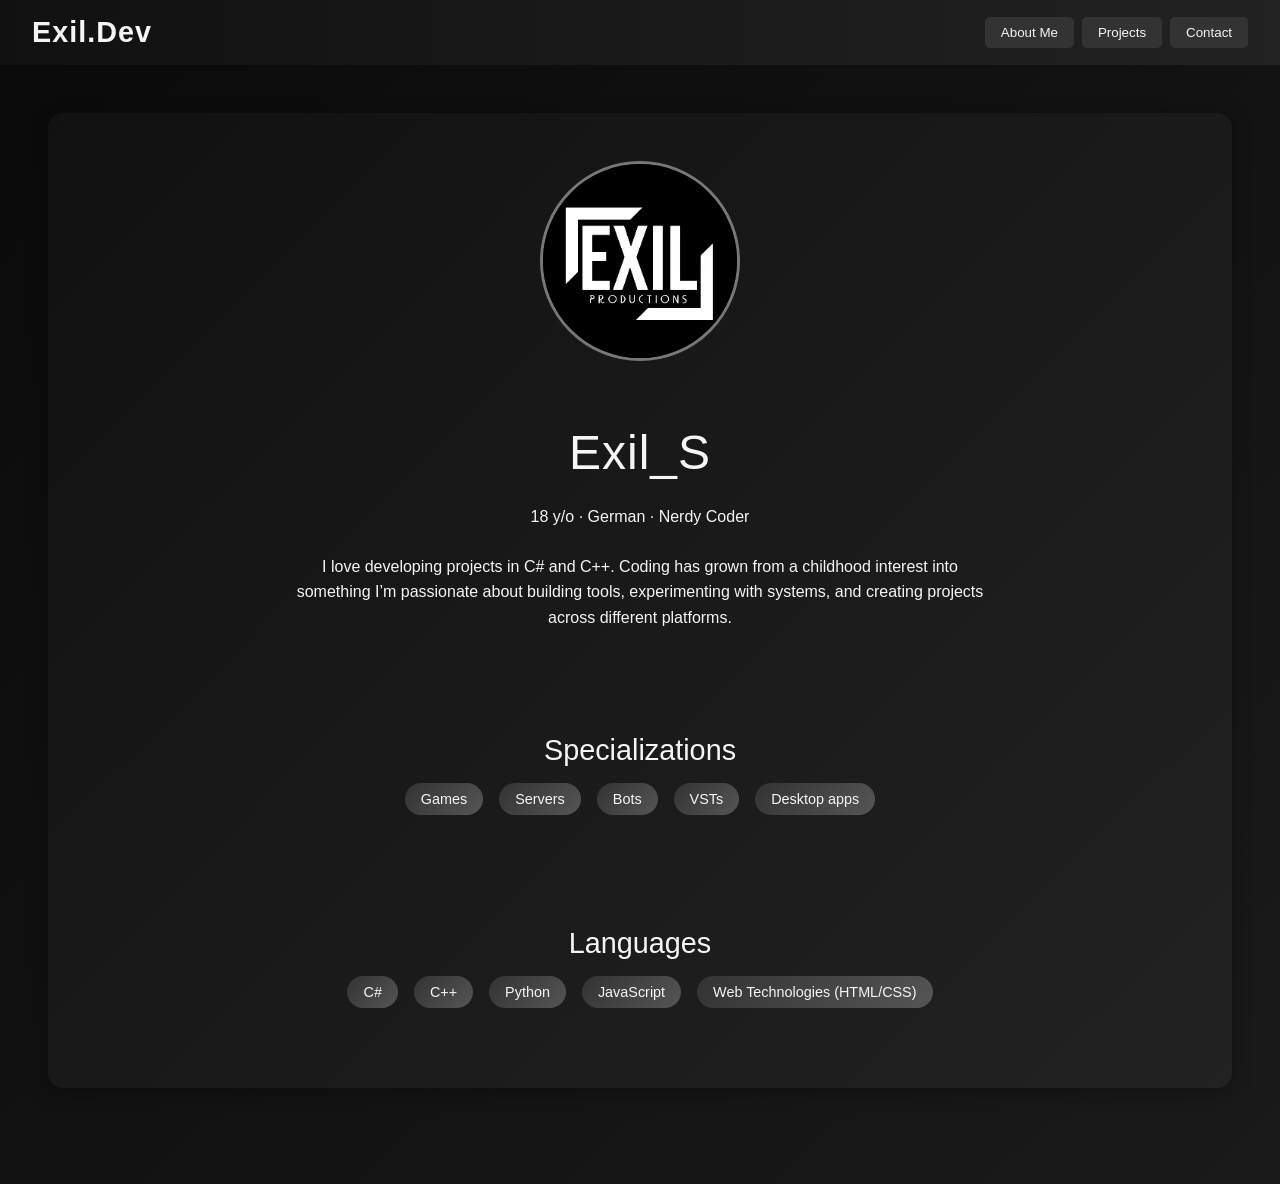
==== index.html @ ac9f56f1 "Add files via upload" ====
<!DOCTYPE html>
<html lang="en">
<head>
<meta charset="UTF-8">
<meta name="viewport" content="width=device-width, initial-scale=1.0">
<title>Exil.Dev</title>
<link rel="stylesheet" href="https://cdnjs.cloudflare.com/ajax/libs/font-awesome/6.0.0/css/all.min.css">
<style>
    * { margin: 0; padding: 0; box-sizing: border-box; font-family: 'Segoe UI', sans-serif; }

    body {
        background: linear-gradient(135deg, #0a0a0a, #1a1a1a);
        color: #f5f5f5;
        min-height: 100vh;
    }

    header {
        background: linear-gradient(90deg, #111, #222);
        padding: 1rem 2rem;
        display: flex;
        align-items: center;
        justify-content: space-between;
        position: sticky;
        top: 0;
        z-index: 100;
    }

    header h1 { font-size: 1.8rem; letter-spacing: 1px; }

    nav {
        display: flex;
        gap: 0.5rem;
    }

    nav button {
        background: #333;
        border: none;
        color: #f5f5f5;
        padding: 0.5rem 1rem;
        cursor: pointer;
        border-radius: 5px;
        transition: 0.2s all;
    }

    nav button:hover { background: #555; }

    .menu-toggle {
        display: none;
        flex-direction: column;
        gap: 4px;
        cursor: pointer;
    }

    .menu-toggle span {
        width: 25px;
        height: 3px;
        background: #f5f5f5;
        border-radius: 2px;
    }

    @media(max-width: 768px) {
        nav { display: none; flex-direction: column; width: 100%; }
        nav.active { display: flex; }
        .menu-toggle { display: flex; }
    }

    main { padding: 3rem; max-width: 1400px; margin: auto; }

    section { display: none; animation: fadeIn 0.3s ease-in-out; }
    section.active { display: block; }

    @keyframes fadeIn { from { opacity: 0; transform: translateY(10px); } to { opacity: 1; transform: translateY(0); } }

    .profile {
        display: flex;
        flex-direction: column;
        align-items: center;
        text-align: center;
        gap: 3rem;
        background: linear-gradient(135deg, #111, #222);
        padding: 3rem 2rem;
        border-radius: 15px;
        margin-bottom: 3rem;
        box-shadow: 0 4px 20px rgba(0,0,0,0.3);
    }

    .profile img { width: 200px; height: 200px; border-radius: 50%; object-fit: cover; border: 3px solid #777; margin-bottom: 1rem; }

    .profile-info h2 { font-size: 3rem; margin-bottom: 1.5rem; font-weight: 300; letter-spacing: 1px; }
    .profile-info h4 { font-size: 1.5rem; margin-bottom: 0.5rem; font-weight: 300; }
    .profile-info p { margin-bottom: 1.5rem; line-height: 1.6; max-width: 700px; }
    .profile-info ul { list-style: none; display: flex; flex-wrap: wrap; justify-content: center; gap: 1rem; }
    .profile-info ul li { background: linear-gradient(135deg, #333, #555); padding: 0.5rem 1rem; border-radius: 20px; font-size: 0.9rem;     }

    .project-category { margin-bottom: 2rem; }
    .project-category h3 {
        font-size: 1.5rem;
        margin-bottom: 1rem;
        border-bottom: 1px solid #555;
        padding-bottom: 0.3rem;
    }

    .project-container { display: grid; grid-template-columns: repeat(auto-fit,minmax(280px,1fr)); gap: 1rem; }

    .project {
        background: linear-gradient(135deg, #1a1a1a, #111);
        padding: 1rem;
        border-radius: 8px;
        transition: transform 0.2s, box-shadow 0.2s;
    }

    .project:hover { transform: translateY(-5px); box-shadow: 0 0 15px #222; }

    .project h4 { font-size: 1.2rem; margin-bottom: 0.3rem; }
    .project p { margin-bottom: 0.5rem; }

    .project button {
        background: linear-gradient(135deg, #333, #111);
        border: none;
        color: #f5f5f5;
        padding: 0.3rem 0.7rem;
        border-radius: 4px;
        cursor: pointer;
        transition: 0.2s all;
        margin-right: 0.3rem;
        margin-top: 0.5rem;
    }

    .project button:hover { background: linear-gradient(135deg, #555, #222); }

    .specializations, .languages {
        text-align: center;
        padding: 2rem 0;
    }

    .specializations h3, .languages h3 { font-size: 1.8rem; margin-bottom: 1rem; font-weight: 300; }
    .specializations ul, .languages ul { list-style: none; display: flex; flex-wrap: wrap; justify-content: center; gap: 1rem; }
    .specializations ul li, .languages ul li { background: linear-gradient(135deg, #333, #555); padding: 0.5rem 1rem; border-radius: 20px; font-size: 0.9rem; }
    .contact-container {
        text-align: center;
        background: linear-gradient(135deg, #111, #222);
        padding: 3rem;
        border-radius: 15px;
        box-shadow: 0 4px 20px rgba(0,0,0,0.3);
    }

    .contact-container h3 { font-size: 2rem; margin-bottom: 1.5rem; font-weight: 300; }

    .contact {
        display: flex;
        justify-content: center;
        gap: 1rem;
    }

    .contact a {
        display: inline-block;
        background: linear-gradient(135deg, #333, #111);
        padding: 1rem 2rem;
        color: #f5f5f5;
        border-radius: 8px;
        text-decoration: none;
        transition: 0.2s all;
        font-size: 1.1rem;
    }

    .contact a:hover { background: linear-gradient(135deg, #555, #222); transform: translateY(-2px); }
</style>
</head>
<body>

<header>
    <h1>Exil.Dev</h1>
    <div class="menu-toggle" onclick="toggleMenu()">
        <span></span>
        <span></span>
        <span></span>
    </div>
    <nav id="nav">
        <button onclick="showSection('about')">About Me</button>
        <button onclick="showSection('projects')">Projects</button>
        <button onclick="showSection('contact')">Contact</button>
    </nav>
</header>

 <main>
     <section id="about" class="active">
        <div class="profile">
            <img src="Content/ProfilePicture.webp" alt="Profile Picture">
            <div class="profile-info">
                <h2>Exil_S</h2>
                <p>18 y/o · German · Nerdy Coder</p>
                <p>I love developing projects in C# and C++. Coding has grown from a childhood interest into something I’m passionate about building tools, experimenting with systems, and creating projects across different platforms.</p>
            </div>
            <div class="specializations">
                <h3>Specializations</h3>
                <ul>
                    <li>Games</li>
                    <li>Servers</li>
                    <li>Bots</li>
                    <li>VSTs</li>
                    <li>Desktop apps</li>
                </ul>
            </div>
            <div class="languages">
                <h3>Languages</h3>
                <ul>
                    <li>C#</li>
                    <li>C++</li>
                    <li>Python</li>
                    <li>JavaScript</li>
                    <li>Web Technologies (HTML/CSS)</li>
                </ul>
            </div>
        </div>
     </section>

     <section id="projects">
        <div id="project-content"></div>
     </section>

     <section id="contact">
        <div class="contact-container">
            <h3>Contact</h3>
            <div class="contact">
                <a id="email-link"><i class="fas fa-envelope"></i> Email</a>
                <a href="https://discord.gg/yjyvpDHPck" target="_blank"><i class="fab fa-discord"></i> Discord</a>
            </div>
        </div>
    </section>
</main>

 <script>
     function showSection(id) {
        document.querySelectorAll('main section').forEach(sec => sec.classList.remove('active'));
        document.getElementById(id).classList.add('active');
        if(window.innerWidth < 768) toggleMenu(false);
     }

     function toggleMenu(forceClose=false) {
        const nav = document.getElementById('nav');
        if(forceClose) { nav.classList.remove('active'); return; }
        nav.classList.toggle('active');
     }

     const projects = [
        {
            category: "Games & Mods",
            items: [
                { name: "VigilModManager", desc: "A mod manager created for Vigil to support early modding efforts.", github:"https://github.com/ExilProductions/VigilModManager", game:"https://store.steampowered.com/app/3817090/Vigil/"},
                { name: "SprintMod", desc: "Adds a sprinting mechanic to An Unfinished Game.", github:"https://github.com/ExilProductions/SprintMod", game:"https://store.steampowered.com/app/2919990/An_Unfinished_Game/"},
            ]
        },
        {
            category: "C# Packages",
            items: [
                { name: "AddonLib", desc: "A library for adding user-generated addons to native C# applications.", github:"https://github.com/ExilProductions/AddonLib" },
                { name: "PhysNet", desc: "A physics library written entirely in native C#.", github:"https://github.com/ExilProductions/PhysNet" },
            ]
        },
        {
            category: "Services",
            items: [
                { name: "PurrLobby", desc: "A free alternative lobby service for PurrNet.", github:"https://github.com/ExilProductions/PurrLobby" },
            ]
        },
        {
            category: "Tools",
            items: [
                { name: "AssemblyInspector", desc: "A tool for exporting the API of managed assemblies to XML.", github:"https://github.com/ExilProductions/AssemblyInspector" },
                { name: "OpenVR-SpaceCalibrator", desc: "Enables use of OpenVR-SpaceCalibrator on Linux.", github:"https://github.com/ExilProductions/OpenVR-SpaceCalibrator" },
            ]
        },
        {
            category: "Misc",
            items: [
                { name: "WindowEvader", desc: "A Windows-only program that makes windows run away from your cursor.", github:"https://github.com/ExilProductions/WindowEvader" },
            ]
        }
     ];

     const container = document.getElementById('project-content');
    projects.forEach(cat => {
        const catDiv = document.createElement('div');
        catDiv.className = 'project-category';
        catDiv.innerHTML = `<h3>${cat.category}</h3><div class="project-container"></div>`;
        const inner = catDiv.querySelector('.project-container');
        cat.items.forEach(proj => {
            const projDiv = document.createElement('div');
            projDiv.className = 'project';
            projDiv.innerHTML = `<h4>${proj.name}</h4><p>${proj.desc}</p>`;
            if(proj.github) projDiv.innerHTML += `<button onclick="window.open('${proj.github}','_blank')">GitHub</button>`;
            if(proj.game) projDiv.innerHTML += `<button onclick="window.open('${proj.game}','_blank')">Game</button>`;
            inner.appendChild(projDiv);
        });
        container.appendChild(catDiv);
     });

     var mailto = String.fromCharCode(109, 97, 105, 108, 116, 111, 58);
     document.getElementById('email-link').href = mailto + 'exil.productions.business' + String.fromCharCode(64) + 'gmail.com';
</script>

</body>
</html>
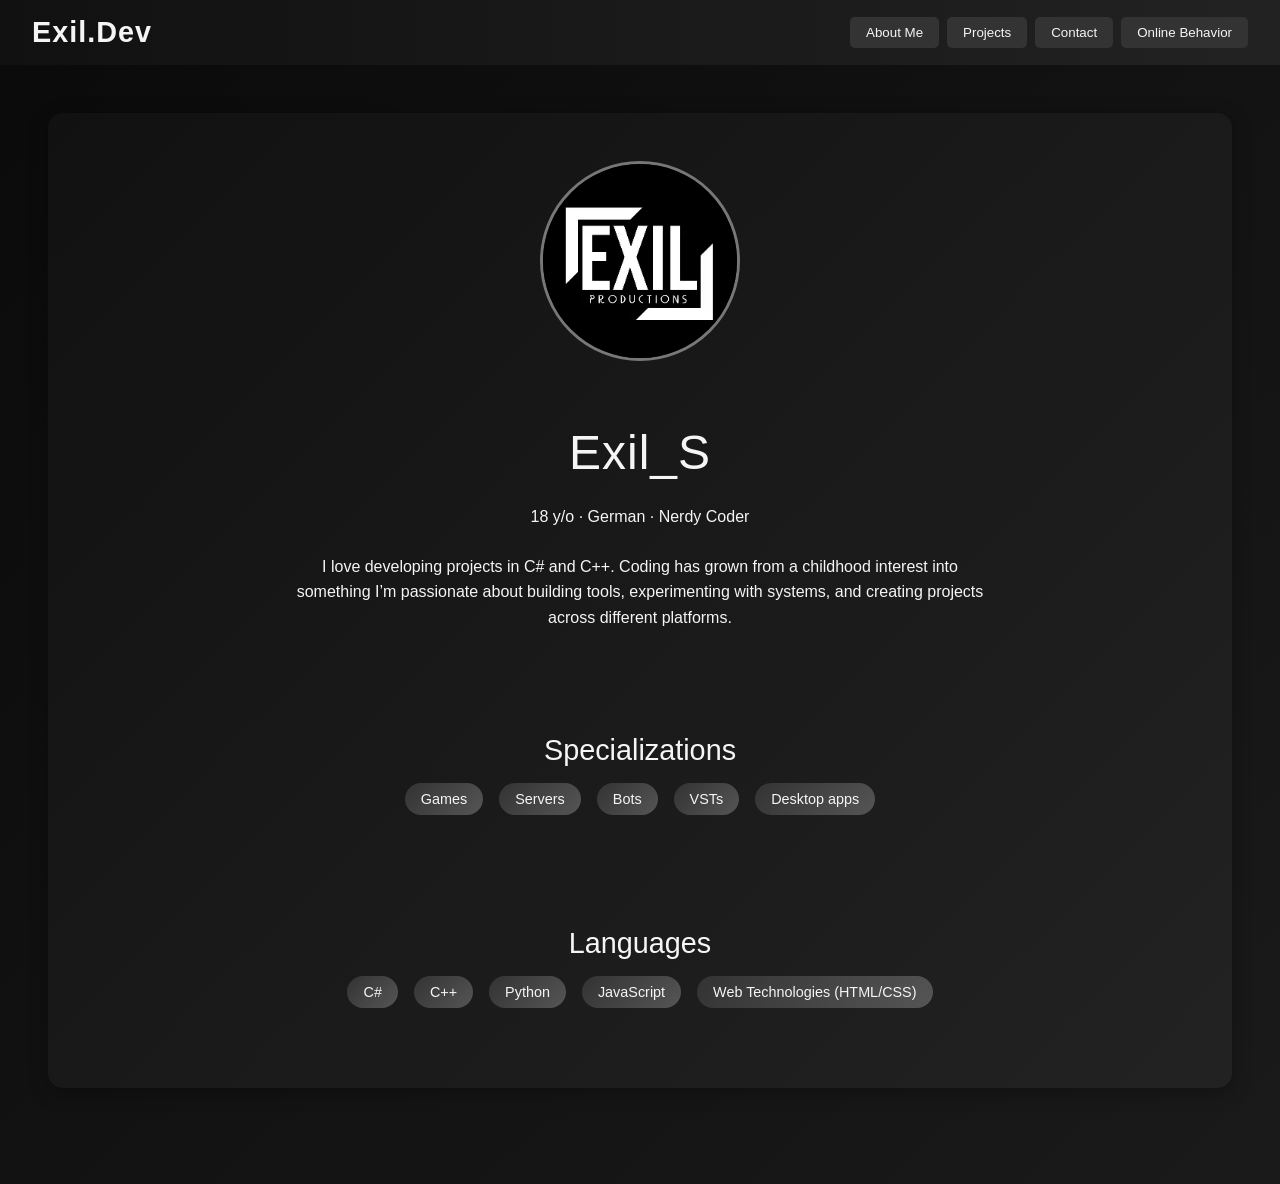
==== commit ac73f219: "Add Online Behaviour Guide" ====
--- a/index.html
+++ b/index.html
@@ -5,166 +5,7 @@
 <meta name="viewport" content="width=device-width, initial-scale=1.0">
 <title>Exil.Dev</title>
 <link rel="stylesheet" href="https://cdnjs.cloudflare.com/ajax/libs/font-awesome/6.0.0/css/all.min.css">
-<style>
-    * { margin: 0; padding: 0; box-sizing: border-box; font-family: 'Segoe UI', sans-serif; }
-
-    body {
-        background: linear-gradient(135deg, #0a0a0a, #1a1a1a);
-        color: #f5f5f5;
-        min-height: 100vh;
-    }
-
-    header {
-        background: linear-gradient(90deg, #111, #222);
-        padding: 1rem 2rem;
-        display: flex;
-        align-items: center;
-        justify-content: space-between;
-        position: sticky;
-        top: 0;
-        z-index: 100;
-    }
-
-    header h1 { font-size: 1.8rem; letter-spacing: 1px; }
-
-    nav {
-        display: flex;
-        gap: 0.5rem;
-    }
-
-    nav button {
-        background: #333;
-        border: none;
-        color: #f5f5f5;
-        padding: 0.5rem 1rem;
-        cursor: pointer;
-        border-radius: 5px;
-        transition: 0.2s all;
-    }
-
-    nav button:hover { background: #555; }
-
-    .menu-toggle {
-        display: none;
-        flex-direction: column;
-        gap: 4px;
-        cursor: pointer;
-    }
-
-    .menu-toggle span {
-        width: 25px;
-        height: 3px;
-        background: #f5f5f5;
-        border-radius: 2px;
-    }
-
-    @media(max-width: 768px) {
-        nav { display: none; flex-direction: column; width: 100%; }
-        nav.active { display: flex; }
-        .menu-toggle { display: flex; }
-    }
-
-    main { padding: 3rem; max-width: 1400px; margin: auto; }
-
-    section { display: none; animation: fadeIn 0.3s ease-in-out; }
-    section.active { display: block; }
-
-    @keyframes fadeIn { from { opacity: 0; transform: translateY(10px); } to { opacity: 1; transform: translateY(0); } }
-
-    .profile {
-        display: flex;
-        flex-direction: column;
-        align-items: center;
-        text-align: center;
-        gap: 3rem;
-        background: linear-gradient(135deg, #111, #222);
-        padding: 3rem 2rem;
-        border-radius: 15px;
-        margin-bottom: 3rem;
-        box-shadow: 0 4px 20px rgba(0,0,0,0.3);
-    }
-
-    .profile img { width: 200px; height: 200px; border-radius: 50%; object-fit: cover; border: 3px solid #777; margin-bottom: 1rem; }
-
-    .profile-info h2 { font-size: 3rem; margin-bottom: 1.5rem; font-weight: 300; letter-spacing: 1px; }
-    .profile-info h4 { font-size: 1.5rem; margin-bottom: 0.5rem; font-weight: 300; }
-    .profile-info p { margin-bottom: 1.5rem; line-height: 1.6; max-width: 700px; }
-    .profile-info ul { list-style: none; display: flex; flex-wrap: wrap; justify-content: center; gap: 1rem; }
-    .profile-info ul li { background: linear-gradient(135deg, #333, #555); padding: 0.5rem 1rem; border-radius: 20px; font-size: 0.9rem;     }
-
-    .project-category { margin-bottom: 2rem; }
-    .project-category h3 {
-        font-size: 1.5rem;
-        margin-bottom: 1rem;
-        border-bottom: 1px solid #555;
-        padding-bottom: 0.3rem;
-    }
-
-    .project-container { display: grid; grid-template-columns: repeat(auto-fit,minmax(280px,1fr)); gap: 1rem; }
-
-    .project {
-        background: linear-gradient(135deg, #1a1a1a, #111);
-        padding: 1rem;
-        border-radius: 8px;
-        transition: transform 0.2s, box-shadow 0.2s;
-    }
-
-    .project:hover { transform: translateY(-5px); box-shadow: 0 0 15px #222; }
-
-    .project h4 { font-size: 1.2rem; margin-bottom: 0.3rem; }
-    .project p { margin-bottom: 0.5rem; }
-
-    .project button {
-        background: linear-gradient(135deg, #333, #111);
-        border: none;
-        color: #f5f5f5;
-        padding: 0.3rem 0.7rem;
-        border-radius: 4px;
-        cursor: pointer;
-        transition: 0.2s all;
-        margin-right: 0.3rem;
-        margin-top: 0.5rem;
-    }
-
-    .project button:hover { background: linear-gradient(135deg, #555, #222); }
-
-    .specializations, .languages {
-        text-align: center;
-        padding: 2rem 0;
-    }
-
-    .specializations h3, .languages h3 { font-size: 1.8rem; margin-bottom: 1rem; font-weight: 300; }
-    .specializations ul, .languages ul { list-style: none; display: flex; flex-wrap: wrap; justify-content: center; gap: 1rem; }
-    .specializations ul li, .languages ul li { background: linear-gradient(135deg, #333, #555); padding: 0.5rem 1rem; border-radius: 20px; font-size: 0.9rem; }
-    .contact-container {
-        text-align: center;
-        background: linear-gradient(135deg, #111, #222);
-        padding: 3rem;
-        border-radius: 15px;
-        box-shadow: 0 4px 20px rgba(0,0,0,0.3);
-    }
-
-    .contact-container h3 { font-size: 2rem; margin-bottom: 1.5rem; font-weight: 300; }
-
-    .contact {
-        display: flex;
-        justify-content: center;
-        gap: 1rem;
-    }
-
-    .contact a {
-        display: inline-block;
-        background: linear-gradient(135deg, #333, #111);
-        padding: 1rem 2rem;
-        color: #f5f5f5;
-        border-radius: 8px;
-        text-decoration: none;
-        transition: 0.2s all;
-        font-size: 1.1rem;
-    }
-
-    .contact a:hover { background: linear-gradient(135deg, #555, #222); transform: translateY(-2px); }
-</style>
+<link rel="stylesheet" href="css/style.css">
 </head>
 <body>
 
@@ -179,6 +20,7 @@
         <button onclick="showSection('about')">About Me</button>
         <button onclick="showSection('projects')">Projects</button>
         <button onclick="showSection('contact')">Contact</button>
+        <button onclick="window.location.href='onlinebehavior/'">Online Behavior</button>
     </nav>
 </header>
 
@@ -229,75 +71,8 @@
     </section>
 </main>
 
- <script>
-     function showSection(id) {
-        document.querySelectorAll('main section').forEach(sec => sec.classList.remove('active'));
-        document.getElementById(id).classList.add('active');
-        if(window.innerWidth < 768) toggleMenu(false);
-     }
-
-     function toggleMenu(forceClose=false) {
-        const nav = document.getElementById('nav');
-        if(forceClose) { nav.classList.remove('active'); return; }
-        nav.classList.toggle('active');
-     }
-
-     const projects = [
-        {
-            category: "Games & Mods",
-            items: [
-                { name: "VigilModManager", desc: "A mod manager created for Vigil to support early modding efforts.", github:"https://github.com/ExilProductions/VigilModManager", game:"https://store.steampowered.com/app/3817090/Vigil/"},
-                { name: "SprintMod", desc: "Adds a sprinting mechanic to An Unfinished Game.", github:"https://github.com/ExilProductions/SprintMod", game:"https://store.steampowered.com/app/2919990/An_Unfinished_Game/"},
-            ]
-        },
-        {
-            category: "C# Packages",
-            items: [
-                { name: "AddonLib", desc: "A library for adding user-generated addons to native C# applications.", github:"https://github.com/ExilProductions/AddonLib" },
-                { name: "PhysNet", desc: "A physics library written entirely in native C#.", github:"https://github.com/ExilProductions/PhysNet" },
-            ]
-        },
-        {
-            category: "Services",
-            items: [
-                { name: "PurrLobby", desc: "A free alternative lobby service for PurrNet.", github:"https://github.com/ExilProductions/PurrLobby" },
-            ]
-        },
-        {
-            category: "Tools",
-            items: [
-                { name: "AssemblyInspector", desc: "A tool for exporting the API of managed assemblies to XML.", github:"https://github.com/ExilProductions/AssemblyInspector" },
-                { name: "OpenVR-SpaceCalibrator", desc: "Enables use of OpenVR-SpaceCalibrator on Linux.", github:"https://github.com/ExilProductions/OpenVR-SpaceCalibrator" },
-            ]
-        },
-        {
-            category: "Misc",
-            items: [
-                { name: "WindowEvader", desc: "A Windows-only program that makes windows run away from your cursor.", github:"https://github.com/ExilProductions/WindowEvader" },
-            ]
-        }
-     ];
-
-     const container = document.getElementById('project-content');
-    projects.forEach(cat => {
-        const catDiv = document.createElement('div');
-        catDiv.className = 'project-category';
-        catDiv.innerHTML = `<h3>${cat.category}</h3><div class="project-container"></div>`;
-        const inner = catDiv.querySelector('.project-container');
-        cat.items.forEach(proj => {
-            const projDiv = document.createElement('div');
-            projDiv.className = 'project';
-            projDiv.innerHTML = `<h4>${proj.name}</h4><p>${proj.desc}</p>`;
-            if(proj.github) projDiv.innerHTML += `<button onclick="window.open('${proj.github}','_blank')">GitHub</button>`;
-            if(proj.game) projDiv.innerHTML += `<button onclick="window.open('${proj.game}','_blank')">Game</button>`;
-            inner.appendChild(projDiv);
-        });
-        container.appendChild(catDiv);
-     });
-
-     var mailto = String.fromCharCode(109, 97, 105, 108, 116, 111, 58);
-     document.getElementById('email-link').href = mailto + 'exil.productions.business' + String.fromCharCode(64) + 'gmail.com';
-</script>
+ <script src="js/main.js"></script>
+ <script src="js/repos.js"></script>
 
 </body>
 </html>
--- a/css/style.css
+++ b/css/style.css
@@ -0,0 +1,158 @@
+* { margin: 0; padding: 0; box-sizing: border-box; font-family: 'Segoe UI', sans-serif; }
+
+body {
+    background: linear-gradient(135deg, #0a0a0a, #1a1a1a);
+    color: #f5f5f5;
+    min-height: 100vh;
+}
+
+header {
+    background: linear-gradient(90deg, #111, #222);
+    padding: 1rem 2rem;
+    display: flex;
+    align-items: center;
+    justify-content: space-between;
+    position: sticky;
+    top: 0;
+    z-index: 100;
+}
+
+header h1 { font-size: 1.8rem; letter-spacing: 1px; }
+
+nav {
+    display: flex;
+    gap: 0.5rem;
+}
+
+nav button {
+    background: #333;
+    border: none;
+    color: #f5f5f5;
+    padding: 0.5rem 1rem;
+    cursor: pointer;
+    border-radius: 5px;
+    transition: 0.2s all;
+}
+
+nav button:hover { background: #555; }
+
+.menu-toggle {
+    display: none;
+    flex-direction: column;
+    gap: 4px;
+    cursor: pointer;
+}
+
+.menu-toggle span {
+    width: 25px;
+    height: 3px;
+    background: #f5f5f5;
+    border-radius: 2px;
+}
+
+@media(max-width: 768px) {
+    nav { display: none; flex-direction: column; width: 100%; }
+    nav.active { display: flex; }
+    .menu-toggle { display: flex; }
+}
+
+main { padding: 3rem; max-width: 1400px; margin: auto; }
+
+section { display: none; animation: fadeIn 0.3s ease-in-out; }
+section.active { display: block; }
+
+@keyframes fadeIn { from { opacity: 0; transform: translateY(10px); } to { opacity: 1; transform: translateY(0); } }
+
+.profile {
+    display: flex;
+    flex-direction: column;
+    align-items: center;
+    text-align: center;
+    gap: 3rem;
+    background: linear-gradient(135deg, #111, #222);
+    padding: 3rem 2rem;
+    border-radius: 15px;
+    margin-bottom: 3rem;
+    box-shadow: 0 4px 20px rgba(0,0,0,0.3);
+}
+
+.profile img { width: 200px; height: 200px; border-radius: 50%; object-fit: cover; border: 3px solid #777; margin-bottom: 1rem; }
+
+.profile-info h2 { font-size: 3rem; margin-bottom: 1.5rem; font-weight: 300; letter-spacing: 1px; }
+.profile-info h4 { font-size: 1.5rem; margin-bottom: 0.5rem; font-weight: 300; }
+.profile-info p { margin-bottom: 1.5rem; line-height: 1.6; max-width: 700px; }
+.profile-info ul { list-style: none; display: flex; flex-wrap: wrap; justify-content: center; gap: 1rem; }
+.profile-info ul li { background: linear-gradient(135deg, #333, #555); padding: 0.5rem 1rem; border-radius: 20px; font-size: 0.9rem;     }
+
+.project-category { margin-bottom: 2rem; }
+.project-category h3 {
+    font-size: 1.5rem;
+    margin-bottom: 1rem;
+    border-bottom: 1px solid #555;
+    padding-bottom: 0.3rem;
+}
+
+.project-container { display: grid; grid-template-columns: repeat(auto-fit,minmax(280px,1fr)); gap: 1rem; }
+
+.project {
+    background: linear-gradient(135deg, #1a1a1a, #111);
+    padding: 1rem;
+    border-radius: 8px;
+    transition: transform 0.2s, box-shadow 0.2s;
+}
+
+.project:hover { transform: translateY(-5px); box-shadow: 0 0 15px #222; }
+
+.project h4 { font-size: 1.2rem; margin-bottom: 0.3rem; }
+.project p { margin-bottom: 0.5rem; }
+
+.project button {
+    background: linear-gradient(135deg, #333, #111);
+    border: none;
+    color: #f5f5f5;
+    padding: 0.3rem 0.7rem;
+    border-radius: 4px;
+    cursor: pointer;
+    transition: 0.2s all;
+    margin-right: 0.3rem;
+    margin-top: 0.5rem;
+}
+
+.project button:hover { background: linear-gradient(135deg, #555, #222); }
+
+.specializations, .languages {
+    text-align: center;
+    padding: 2rem 0;
+}
+
+.specializations h3, .languages h3 { font-size: 1.8rem; margin-bottom: 1rem; font-weight: 300; }
+.specializations ul, .languages ul { list-style: none; display: flex; flex-wrap: wrap; justify-content: center; gap: 1rem; }
+.specializations ul li, .languages ul li { background: linear-gradient(135deg, #333, #555); padding: 0.5rem 1rem; border-radius: 20px; font-size: 0.9rem; }
+.contact-container {
+    text-align: center;
+    background: linear-gradient(135deg, #111, #222);
+    padding: 3rem;
+    border-radius: 15px;
+    box-shadow: 0 4px 20px rgba(0,0,0,0.3);
+}
+
+.contact-container h3 { font-size: 2rem; margin-bottom: 1.5rem; font-weight: 300; }
+
+.contact {
+    display: flex;
+    justify-content: center;
+    gap: 1rem;
+}
+
+.contact a {
+    display: inline-block;
+    background: linear-gradient(135deg, #333, #111);
+    padding: 1rem 2rem;
+    color: #f5f5f5;
+    border-radius: 8px;
+    text-decoration: none;
+    transition: 0.2s all;
+    font-size: 1.1rem;
+}
+
+.contact a:hover { background: linear-gradient(135deg, #555, #222); transform: translateY(-2px); }
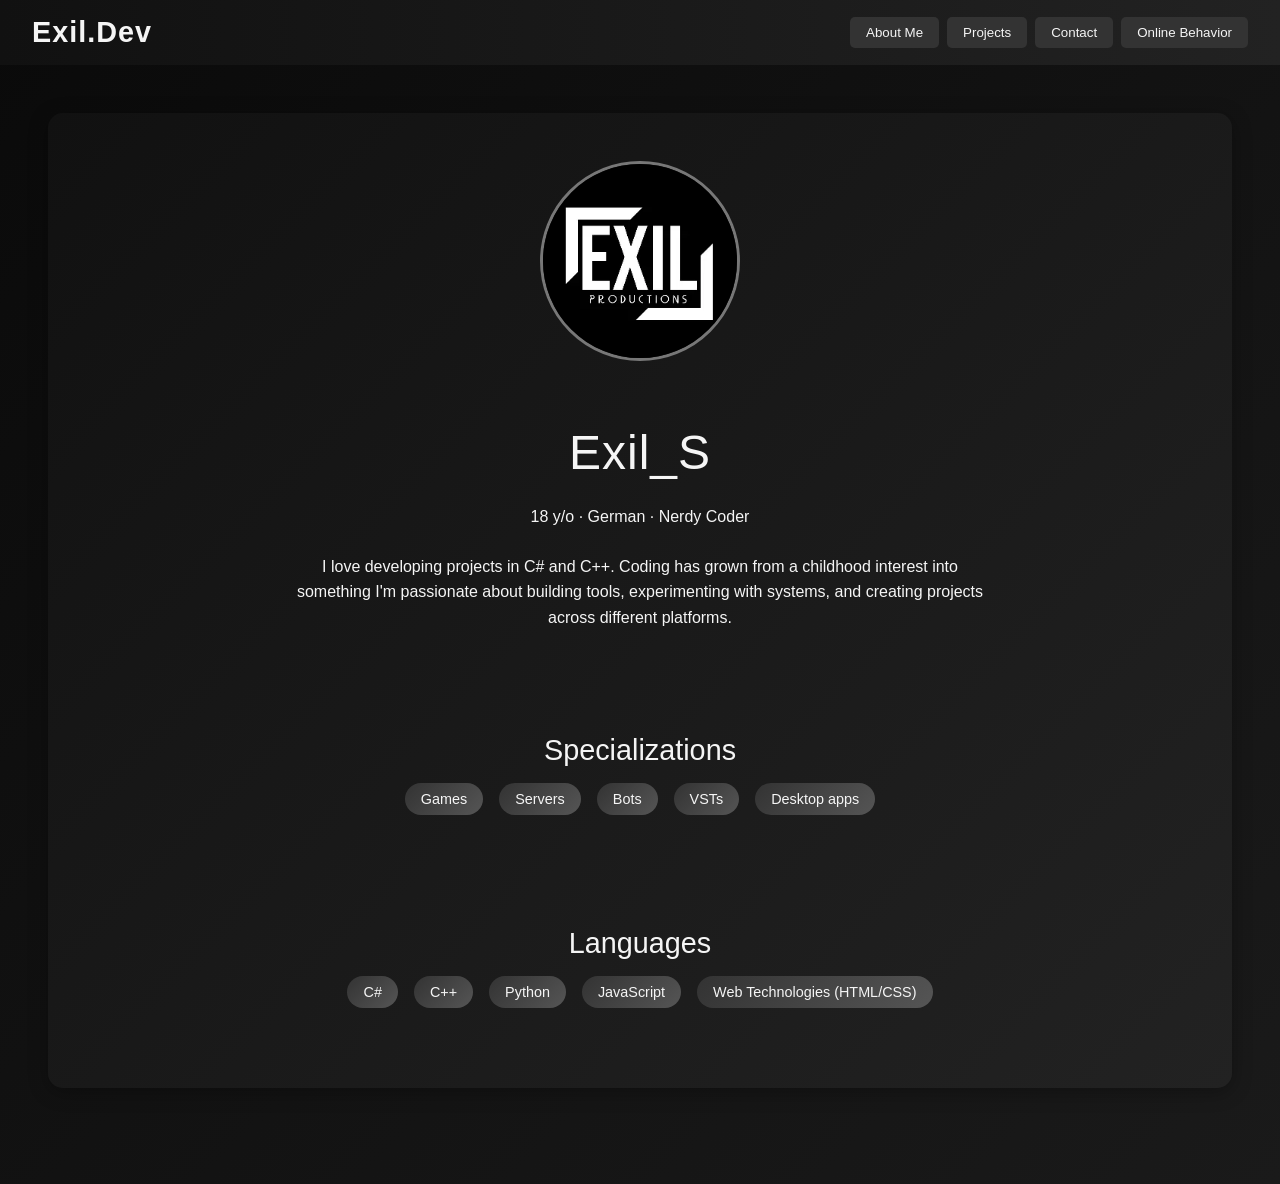
==== commit a57c662c: "Update Projects" ====
--- a/index.html
+++ b/index.html
@@ -1,78 +1,81 @@
 <!DOCTYPE html>
 <html lang="en">
 <head>
-<meta charset="UTF-8">
-<meta name="viewport" content="width=device-width, initial-scale=1.0">
-<title>Exil.Dev</title>
-<link rel="stylesheet" href="https://cdnjs.cloudflare.com/ajax/libs/font-awesome/6.0.0/css/all.min.css">
-<link rel="stylesheet" href="css/style.css">
+    <meta charset="UTF-8" />
+    <meta name="viewport" content="width=device-width, initial-scale=1.0" />
+    <title>Exil.Dev</title>
+    <link rel="stylesheet" href="https://cdnjs.cloudflare.com/ajax/libs/font-awesome/6.0.0/css/all.min.css" />
+    <link rel="stylesheet" href="css/style.css" />
 </head>
 <body>
 
-<header>
-    <h1>Exil.Dev</h1>
-    <div class="menu-toggle" onclick="toggleMenu()">
-        <span></span>
-        <span></span>
-        <span></span>
-    </div>
-    <nav id="nav">
-        <button onclick="showSection('about')">About Me</button>
-        <button onclick="showSection('projects')">Projects</button>
-        <button onclick="showSection('contact')">Contact</button>
-        <button onclick="window.location.href='onlinebehavior/'">Online Behavior</button>
-    </nav>
-</header>
+    <header>
+        <h1>Exil.Dev</h1>
+        <div class="menu-toggle" onclick="toggleMenu()">
+            <span></span>
+            <span></span>
+            <span></span>
+        </div>
+        <nav id="nav">
+            <button onclick="showSection('about')">About Me</button>
+            <button onclick="showSection('projects')">Projects</button>
+            <button onclick="showSection('contact')">Contact</button>
+            <button onclick="window.location.href='onlinebehavior/'">Online Behavior</button>
+        </nav>
+    </header>
 
- <main>
-     <section id="about" class="active">
-        <div class="profile">
-            <img src="Content/ProfilePicture.webp" alt="Profile Picture">
-            <div class="profile-info">
-                <h2>Exil_S</h2>
-                <p>18 y/o · German · Nerdy Coder</p>
-                <p>I love developing projects in C# and C++. Coding has grown from a childhood interest into something I’m passionate about building tools, experimenting with systems, and creating projects across different platforms.</p>
+    <main>
+        <section id="about" class="active">
+            <div class="profile">
+                <img src="Content/ProfilePicture.webp" alt="Profile Picture" />
+                <div class="profile-info">
+                    <h2>Exil_S</h2>
+                    <p>18 y/o · German · Nerdy Coder</p>
+                    <p>I love developing projects in C# and C++. Coding has grown from a childhood interest into something I'm passionate about building tools, experimenting with systems, and creating projects across different platforms.</p>
+                </div>
+                <div class="specializations">
+                    <h3>Specializations</h3>
+                    <ul>
+                        <li>Games</li>
+                        <li>Servers</li>
+                        <li>Bots</li>
+                        <li>VSTs</li>
+                        <li>Desktop apps</li>
+                    </ul>
+                </div>
+                <div class="languages">
+                    <h3>Languages</h3>
+                    <ul>
+                        <li>C#</li>
+                        <li>C++</li>
+                        <li>Python</li>
+                        <li>JavaScript</li>
+                        <li>Web Technologies (HTML/CSS)</li>
+                    </ul>
+                </div>
             </div>
-            <div class="specializations">
-                <h3>Specializations</h3>
-                <ul>
-                    <li>Games</li>
-                    <li>Servers</li>
-                    <li>Bots</li>
-                    <li>VSTs</li>
-                    <li>Desktop apps</li>
-                </ul>
+        </section>
+
+        <section id="projects">
+            <div id="stats-content"></div>
+            <div id="project-content"></div>
+            <div id="starred-content"></div>
+            <div id="contributed-content"></div>
+        </section>
+
+        <section id="contact">
+            <div class="contact-container">
+                <h3>Contact</h3>
+                <div class="contact">
+                    <a id="email-link"><i class="fas fa-envelope"></i> Email</a>
+                    <a href="https://discord.gg/yjyvpDHPck" target="_blank"><i class="fab fa-discord"></i> Discord</a>
+                </div>
             </div>
-            <div class="languages">
-                <h3>Languages</h3>
-                <ul>
-                    <li>C#</li>
-                    <li>C++</li>
-                    <li>Python</li>
-                    <li>JavaScript</li>
-                    <li>Web Technologies (HTML/CSS)</li>
-                </ul>
-            </div>
-        </div>
-     </section>
+        </section>
+    </main>
 
-     <section id="projects">
-        <div id="project-content"></div>
-     </section>
-
-     <section id="contact">
-        <div class="contact-container">
-            <h3>Contact</h3>
-            <div class="contact">
-                <a id="email-link"><i class="fas fa-envelope"></i> Email</a>
-                <a href="https://discord.gg/yjyvpDHPck" target="_blank"><i class="fab fa-discord"></i> Discord</a>
-            </div>
-        </div>
-    </section>
-</main>
-
- <script src="js/main.js"></script>
- <script src="js/repos.js"></script>
+    <script src="js/main.js"></script>
+    <script src="js/repos.js"></script>
 
 </body>
-</html>
+</html>
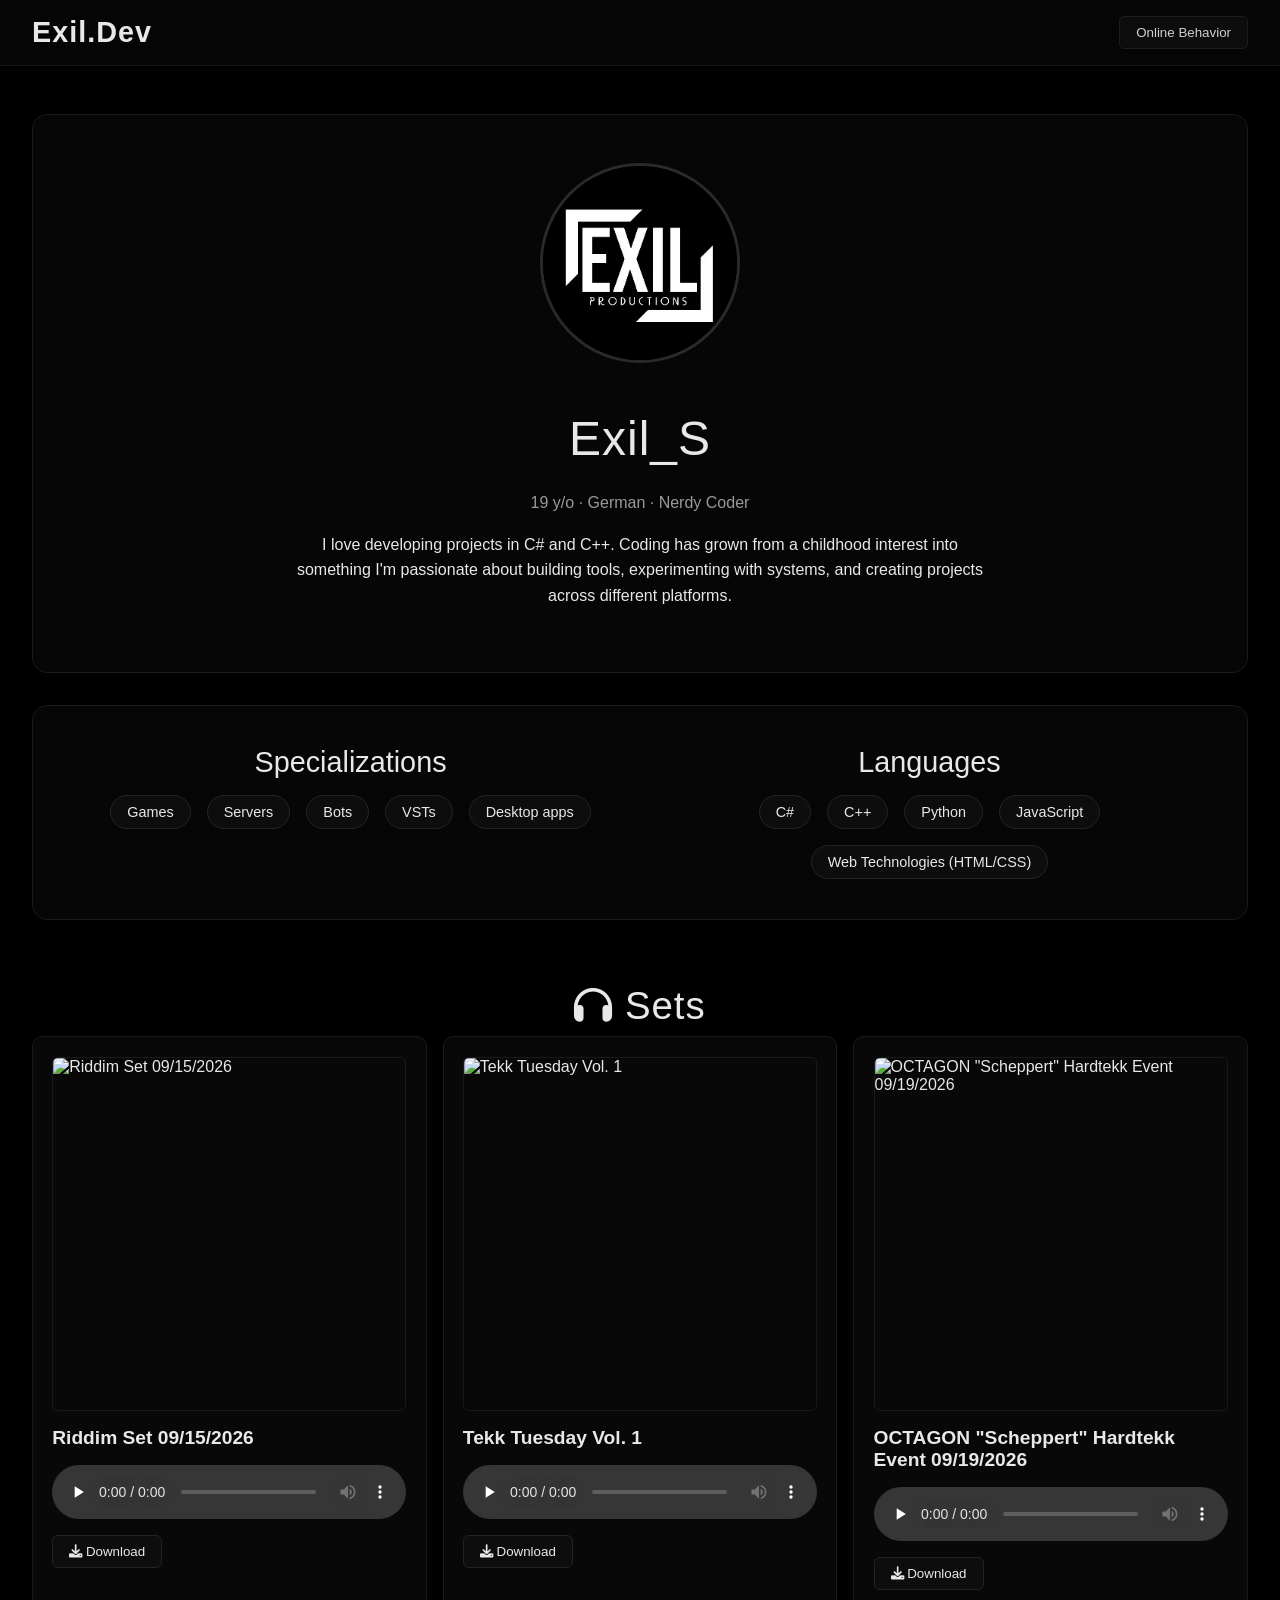
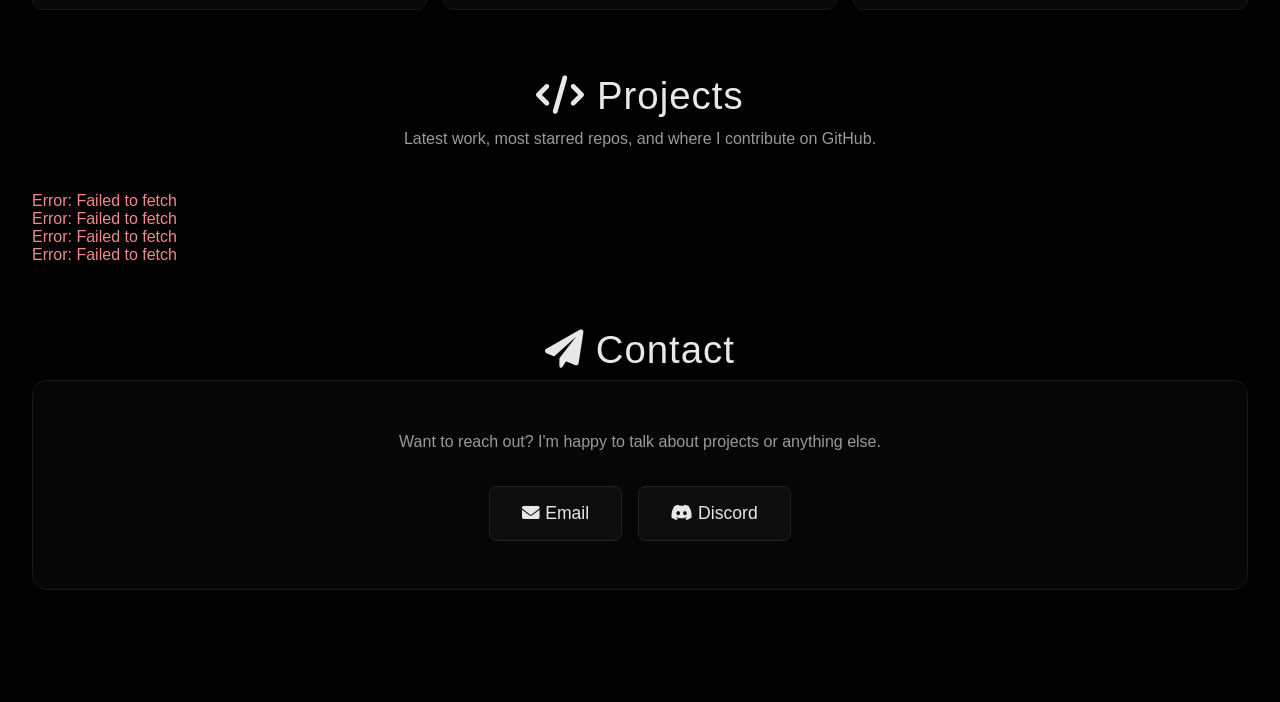
==== commit f958bbaa: "Added Sets and Updated Look and Feel" ====
--- a/index.html
+++ b/index.html
@@ -11,15 +11,7 @@
 
     <header>
         <h1>Exil.Dev</h1>
-        <div class="menu-toggle" onclick="toggleMenu()">
-            <span></span>
-            <span></span>
-            <span></span>
-        </div>
-        <nav id="nav">
-            <button onclick="showSection('about')">About Me</button>
-            <button onclick="showSection('projects')">Projects</button>
-            <button onclick="showSection('contact')">Contact</button>
+        <nav>
             <button onclick="window.location.href='onlinebehavior/'">Online Behavior</button>
         </nav>
     </header>
@@ -30,9 +22,11 @@
                 <img src="Content/ProfilePicture.webp" alt="Profile Picture" />
                 <div class="profile-info">
                     <h2>Exil_S</h2>
-                    <p>18 y/o · German · Nerdy Coder</p>
+                    <p>19 y/o · German · Nerdy Coder</p>
                     <p>I love developing projects in C# and C++. Coding has grown from a childhood interest into something I'm passionate about building tools, experimenting with systems, and creating projects across different platforms.</p>
                 </div>
+            </div>
+            <div class="cards boxes">
                 <div class="specializations">
                     <h3>Specializations</h3>
                     <ul>
@@ -56,7 +50,14 @@
             </div>
         </section>
 
+        <section id="sets">
+            <h2 class="section-title"><i class="fas fa-headphones"></i> Sets</h2>
+            <div id="sets-content"></div>
+        </section>
+
         <section id="projects">
+            <h2 class="section-title"><i class="fas fa-code"></i> Projects</h2>
+            <p class="section-subtitle">Latest work, most starred repos, and where I contribute on GitHub.</p>
             <div id="stats-content"></div>
             <div id="project-content"></div>
             <div id="starred-content"></div>
@@ -64,8 +65,9 @@
         </section>
 
         <section id="contact">
+            <h2 class="section-title"><i class="fas fa-paper-plane"></i> Contact</h2>
             <div class="contact-container">
-                <h3>Contact</h3>
+                <p class="section-subtitle">Want to reach out? I'm happy to talk about projects or anything else.</p>
                 <div class="contact">
                     <a id="email-link"><i class="fas fa-envelope"></i> Email</a>
                     <a href="https://discord.gg/yjyvpDHPck" target="_blank"><i class="fab fa-discord"></i> Discord</a>
@@ -76,6 +78,7 @@
 
     <script src="js/main.js"></script>
     <script src="js/repos.js"></script>
+    <script src="js/sets.js"></script>
 
 </body>
 </html>
--- a/css/style.css
+++ b/css/style.css
@@ -1,13 +1,18 @@
 * { margin: 0; padding: 0; box-sizing: border-box; font-family: 'Segoe UI', sans-serif; }
 
+:root { color-scheme: dark; }
+
+html { scroll-behavior: smooth; }
+
 body {
-    background: linear-gradient(135deg, #0a0a0a, #1a1a1a);
-    color: #f5f5f5;
+    background: #000;
+    color: #e8e8e8;
     min-height: 100vh;
 }
 
 header {
-    background: linear-gradient(90deg, #111, #222);
+    background: #050505;
+    border-bottom: 1px solid #161616;
     padding: 1rem 2rem;
     display: flex;
     align-items: center;
@@ -25,91 +30,162 @@
 }
 
 nav button {
-    background: #333;
-    border: none;
-    color: #f5f5f5;
+    background: #0c0c0c;
+    border: 1px solid #1c1c1c;
+    color: #cfcfcf;
     padding: 0.5rem 1rem;
     cursor: pointer;
     border-radius: 5px;
     transition: 0.2s all;
 }
 
-nav button:hover { background: #555; }
-
-.menu-toggle {
-    display: none;
-    flex-direction: column;
-    gap: 4px;
-    cursor: pointer;
-}
-
-.menu-toggle span {
-    width: 25px;
-    height: 3px;
-    background: #f5f5f5;
-    border-radius: 2px;
-}
+<nav button:hover { background: #191919; color: #fff; border-color: #333; }
 
 @media(max-width: 768px) {
-    nav { display: none; flex-direction: column; width: 100%; }
-    nav.active { display: flex; }
-    .menu-toggle { display: flex; }
-}
-
-main { padding: 3rem; max-width: 1400px; margin: auto; }
-
-section { display: none; animation: fadeIn 0.3s ease-in-out; }
+    nav { flex-wrap: wrap; justify-content: center; }
+}
+
+main { padding: 3rem 2rem; max-width: 1400px; margin: auto; }
+
+section { display: block; scroll-margin-top: 90px; margin-bottom: 4rem; }
 section.active { display: block; }
 
 @keyframes fadeIn { from { opacity: 0; transform: translateY(10px); } to { opacity: 1; transform: translateY(0); } }
+section { animation: fadeIn 0.3s ease-in-out; }
+
+.section-title {
+    font-size: 2.4rem;
+    font-weight: 300;
+    letter-spacing: 1px;
+    text-align: center;
+    margin-bottom: 0.5rem;
+}
+
+.section-subtitle {
+    text-align: center;
+    color: #9a9a9a;
+    line-height: 1.6;
+    margin-bottom: 2.5rem;
+    max-width: 700px;
+    margin-left: auto;
+    margin-right: auto;
+}
+
+.section-subtitle code { color: #e8e8e8; background: #0d0d0d; padding: 0.1rem 0.4rem; border-radius: 4px; }
+
+.cards { background: #060606; border: 1px solid #1a1a1a; border-radius: 15px; }
 
 .profile {
     display: flex;
     flex-direction: column;
     align-items: center;
     text-align: center;
-    gap: 3rem;
-    background: linear-gradient(135deg, #111, #222);
+    gap: 2rem;
+    background: #060606;
+    border: 1px solid #1a1a1a;
     padding: 3rem 2rem;
     border-radius: 15px;
-    margin-bottom: 3rem;
-    box-shadow: 0 4px 20px rgba(0,0,0,0.3);
-}
-
-.profile img { width: 200px; height: 200px; border-radius: 50%; object-fit: cover; border: 3px solid #777; margin-bottom: 1rem; }
+    margin-bottom: 2rem;
+    box-shadow: 0 4px 30px rgba(0,0,0,0.6);
+}
+
+.profile img { width: 200px; height: 200px; border-radius: 50%; object-fit: cover; border: 3px solid #2a2a2a; margin-bottom: 1rem; }
 
 .profile-info h2 { font-size: 3rem; margin-bottom: 1.5rem; font-weight: 300; letter-spacing: 1px; }
-.profile-info h4 { font-size: 1.5rem; margin-bottom: 0.5rem; font-weight: 300; }
-.profile-info p { margin-bottom: 1.5rem; line-height: 1.6; max-width: 700px; }
-.profile-info ul { list-style: none; display: flex; flex-wrap: wrap; justify-content: center; gap: 1rem; }
-.profile-info ul li { background: linear-gradient(135deg, #333, #555); padding: 0.5rem 1rem; border-radius: 20px; font-size: 0.9rem;     }
+.profile-info p { margin-bottom: 1rem; line-height: 1.6; max-width: 700px; }
+.profile-info p:first-of-type { color: #9a9a9a; }
+
+.boxes {
+    display: grid;
+    grid-template-columns: repeat(auto-fit, minmax(280px, 1fr));
+    gap: 1.5rem;
+    padding: 2.5rem;
+    margin-bottom: 2rem;
+}
+
+.specializations, .languages {
+    text-align: center;
+}
+
+.specializations h3, .languages h3 { font-size: 1.8rem; margin-bottom: 1rem; font-weight: 300; }
+.specializations ul, .languages ul { list-style: none; display: flex; flex-wrap: wrap; justify-content: center; gap: 1rem; }
+.specializations ul li, .languages ul li { background: #0d0d0d; border: 1px solid #232323; padding: 0.5rem 1rem; border-radius: 20px; font-size: 0.9rem; }
+
+/* ---- Sets ---- */
+
+.sets-grid { display: grid; grid-template-columns: repeat(auto-fit, minmax(300px, 1fr)); gap: 1rem; }
+
+.set-card {
+    background: #080808;
+    border: 1px solid #191919;
+    border-radius: 10px;
+    padding: 1.2rem;
+    display: flex;
+    flex-direction: column;
+    gap: 1rem;
+    transition: border-color 0.2s;
+}
+
+.set-card:hover { border-color: #2e2e2e; }
+
+.set-cover {
+    width: 100%;
+    aspect-ratio: 1 / 1;
+    object-fit: cover;
+    border-radius: 6px;
+    border: 1px solid #191919;
+}
+
+.set-card h4 { font-size: 1.2rem; }
+.set-card .set-desc { color: #9a9a9a; font-size: 0.9rem; }
+.set-card audio { width: 100%; }
+.set-card button {
+    background: #0d0d0d;
+    border: 1px solid #232323;
+    color: #e8e8e8;
+    padding: 0.5rem 1rem;
+    border-radius: 6px;
+    cursor: pointer;
+    transition: 0.2s all;
+    align-self: flex-start;
+}
+
+.set-card button:hover { background: #1a1a1a; border-color: #3a3a3a; }
+
+.hint { color: #8a8a8a; text-align: center; padding: 2rem 0; line-height: 1.6; }
+.hint.error { color: #f08a8a; }
+.hint code { color: #e8e8e8; background: #0d0d0d; padding: 0.1rem 0.4rem; border-radius: 4px; }
+
+/* ---- Projects ---- */
 
 .project-category { margin-bottom: 2rem; }
 .project-category h3 {
     font-size: 1.5rem;
     margin-bottom: 1rem;
-    border-bottom: 1px solid #555;
+    border-bottom: 1px solid #1c1c1c;
     padding-bottom: 0.3rem;
+    font-weight: 400;
 }
 
 .project-container { display: grid; grid-template-columns: repeat(auto-fit,minmax(280px,1fr)); gap: 1rem; }
 
 .project {
-    background: linear-gradient(135deg, #1a1a1a, #111);
+    background: #080808;
+    border: 1px solid #191919;
     padding: 1rem;
     border-radius: 8px;
-    transition: transform 0.2s, box-shadow 0.2s;
-}
-
-.project:hover { transform: translateY(-5px); box-shadow: 0 0 15px #222; }
+    transition: transform 0.2s, border-color 0.2s;
+}
+
+.project:hover { transform: translateY(-5px); border-color: #2e2e2e; }
 
 .project h4 { font-size: 1.2rem; margin-bottom: 0.3rem; }
 .project p { margin-bottom: 0.5rem; }
 
 .project button {
-    background: linear-gradient(135deg, #333, #111);
-    border: none;
-    color: #f5f5f5;
+    background: #0d0d0d;
+    border: 1px solid #232323;
+    color: #e8e8e8;
     padding: 0.3rem 0.7rem;
     border-radius: 4px;
     cursor: pointer;
@@ -118,25 +194,19 @@
     margin-top: 0.5rem;
 }
 
-.project button:hover { background: linear-gradient(135deg, #555, #222); }
-
-.specializations, .languages {
-    text-align: center;
-    padding: 2rem 0;
-}
-
-.specializations h3, .languages h3 { font-size: 1.8rem; margin-bottom: 1rem; font-weight: 300; }
-.specializations ul, .languages ul { list-style: none; display: flex; flex-wrap: wrap; justify-content: center; gap: 1rem; }
-.specializations ul li, .languages ul li { background: linear-gradient(135deg, #333, #555); padding: 0.5rem 1rem; border-radius: 20px; font-size: 0.9rem; }
+.project button:hover { background: #1a1a1a; border-color: #3a3a3a; }
+
+/* ---- Contact ---- */
+
 .contact-container {
-    text-align: center;
-    background: linear-gradient(135deg, #111, #222);
+    background: #060606;
+    border: 1px solid #1a1a1a;
     padding: 3rem;
     border-radius: 15px;
-    box-shadow: 0 4px 20px rgba(0,0,0,0.3);
-}
-
-.contact-container h3 { font-size: 2rem; margin-bottom: 1.5rem; font-weight: 300; }
+    box-shadow: 0 4px 30px rgba(0,0,0,0.6);
+}
+
+.contact-container .section-subtitle { margin-bottom: 2rem; }
 
 .contact {
     display: flex;
@@ -146,13 +216,18 @@
 
 .contact a {
     display: inline-block;
-    background: linear-gradient(135deg, #333, #111);
+    background: #0d0d0d;
+    border: 1px solid #232323;
     padding: 1rem 2rem;
-    color: #f5f5f5;
+    color: #e8e8e8;
     border-radius: 8px;
     text-decoration: none;
     transition: 0.2s all;
     font-size: 1.1rem;
 }
 
-.contact a:hover { background: linear-gradient(135deg, #555, #222); transform: translateY(-2px); }
+.contact a:hover { background: #1a1a1a; border-color: #3a3a3a; transform: translateY(-2px); }
+
+@media(max-width: 768px) {
+    main { padding: 2rem 1rem; }
+}
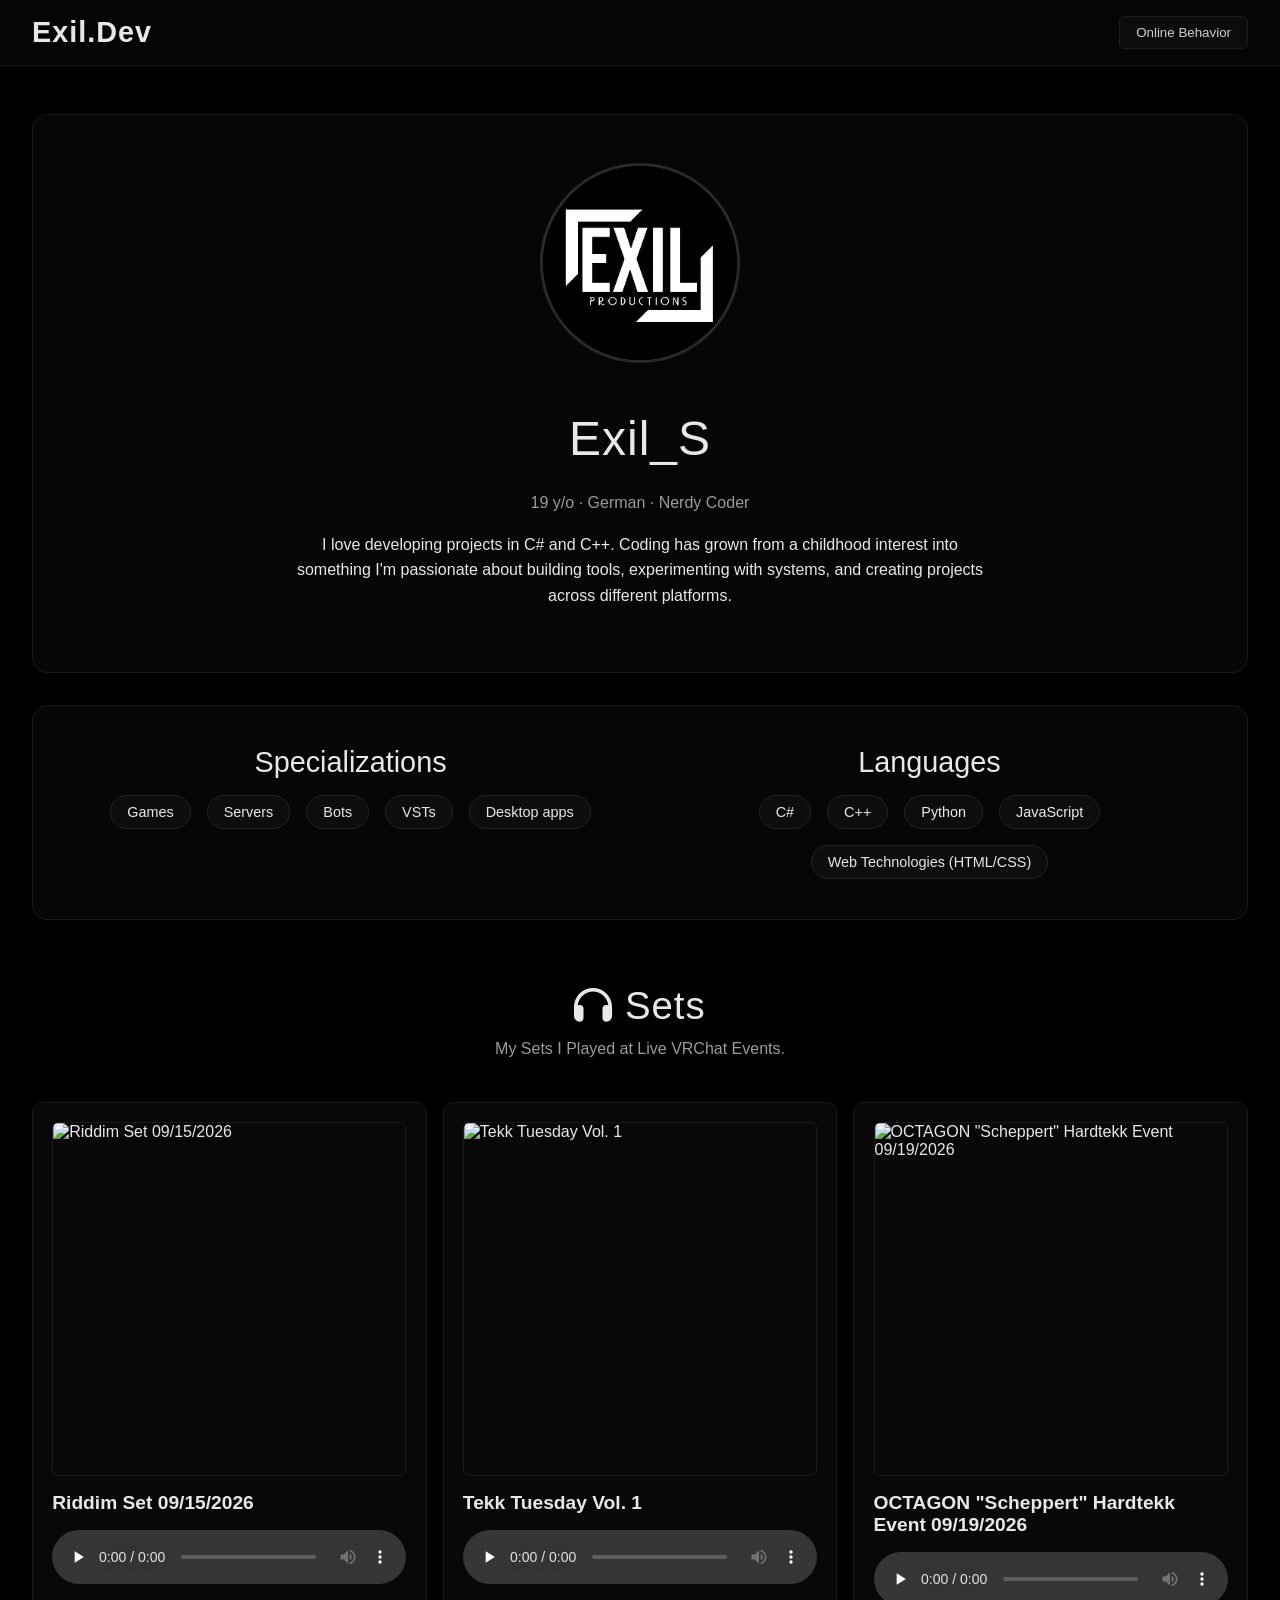
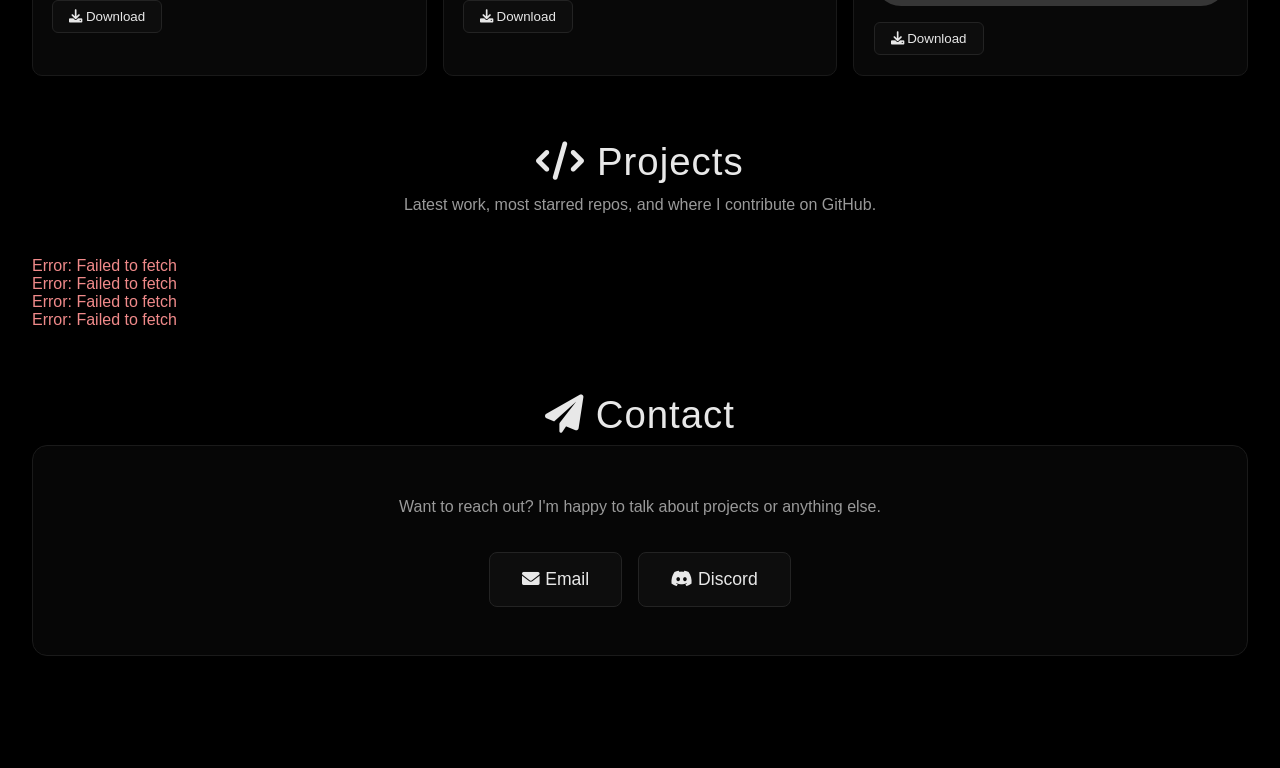
==== commit f86e49b1: "Add subtitle to Sets section in index.html" ====
--- a/index.html
+++ b/index.html
@@ -52,6 +52,7 @@
 
         <section id="sets">
             <h2 class="section-title"><i class="fas fa-headphones"></i> Sets</h2>
+            <p class="section-subtitle">My Sets I Played at Live VRChat Events.</p>
             <div id="sets-content"></div>
         </section>
 
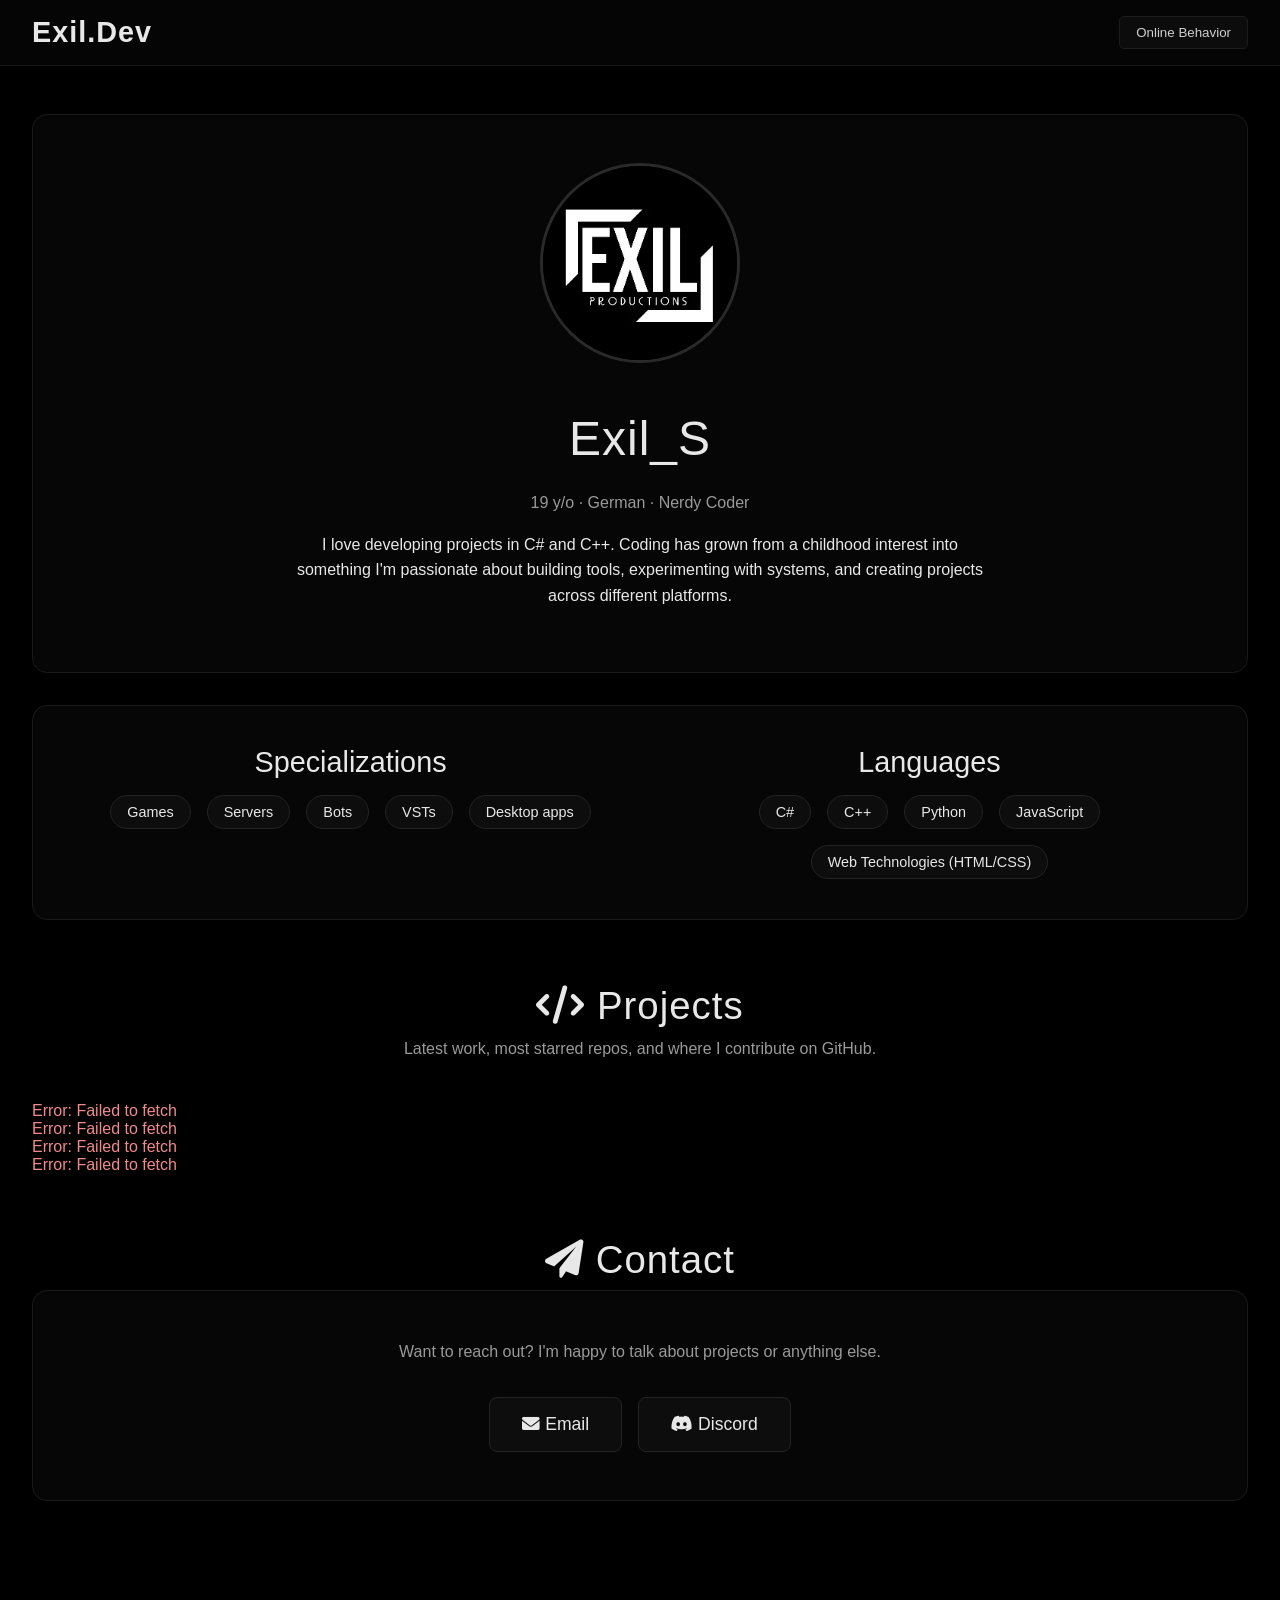
==== commit 20a80825: "Fix Github API and Remove Set Links" ====
--- a/index.html
+++ b/index.html
@@ -50,12 +50,6 @@
             </div>
         </section>
 
-        <section id="sets">
-            <h2 class="section-title"><i class="fas fa-headphones"></i> Sets</h2>
-            <p class="section-subtitle">My Sets I Played at Live VRChat Events.</p>
-            <div id="sets-content"></div>
-        </section>
-
         <section id="projects">
             <h2 class="section-title"><i class="fas fa-code"></i> Projects</h2>
             <p class="section-subtitle">Latest work, most starred repos, and where I contribute on GitHub.</p>
@@ -79,7 +73,6 @@
 
     <script src="js/main.js"></script>
     <script src="js/repos.js"></script>
-    <script src="js/sets.js"></script>
 
 </body>
 </html>
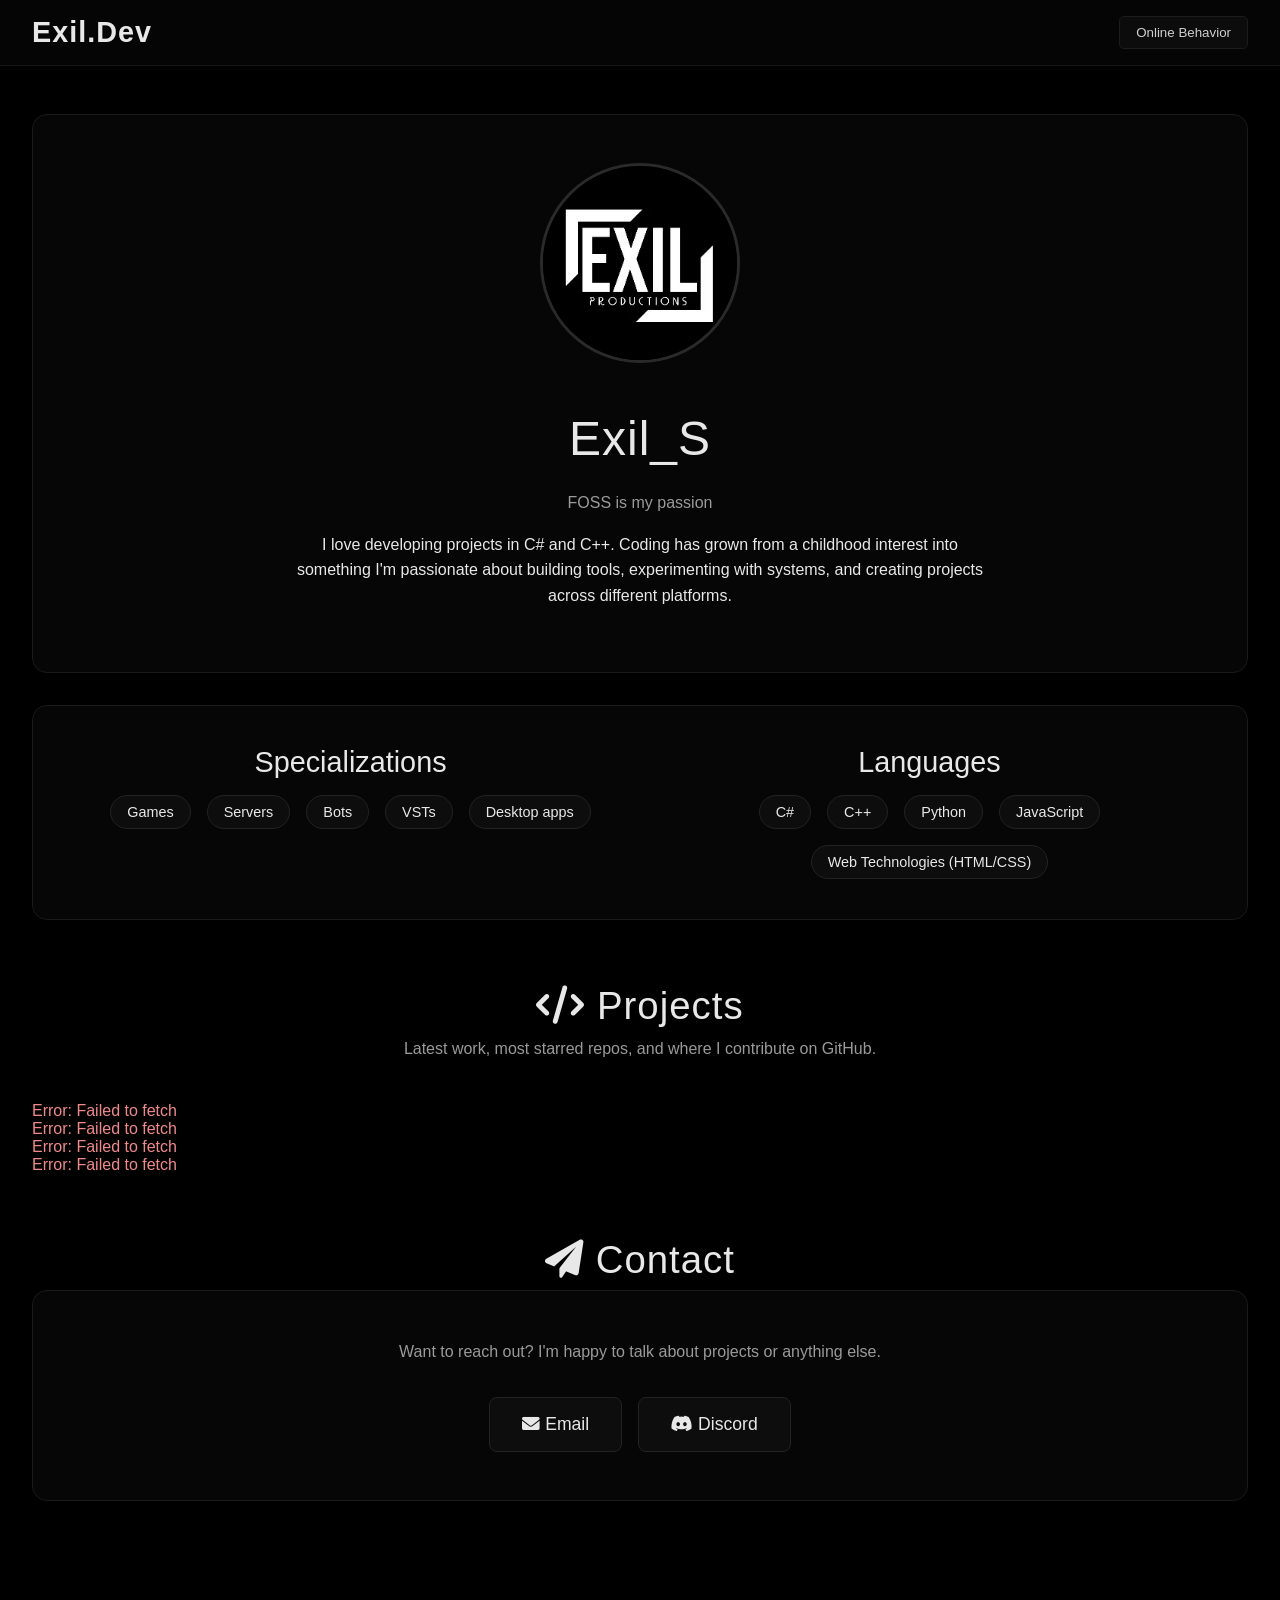
==== commit 7cad8048: "update tagline" ====
--- a/index.html
+++ b/index.html
@@ -22,7 +22,7 @@
                 <img src="Content/ProfilePicture.webp" alt="Profile Picture" />
                 <div class="profile-info">
                     <h2>Exil_S</h2>
-                    <p>19 y/o · German · Nerdy Coder</p>
+                    <p>FOSS is my passion</p>
                     <p>I love developing projects in C# and C++. Coding has grown from a childhood interest into something I'm passionate about building tools, experimenting with systems, and creating projects across different platforms.</p>
                 </div>
             </div>
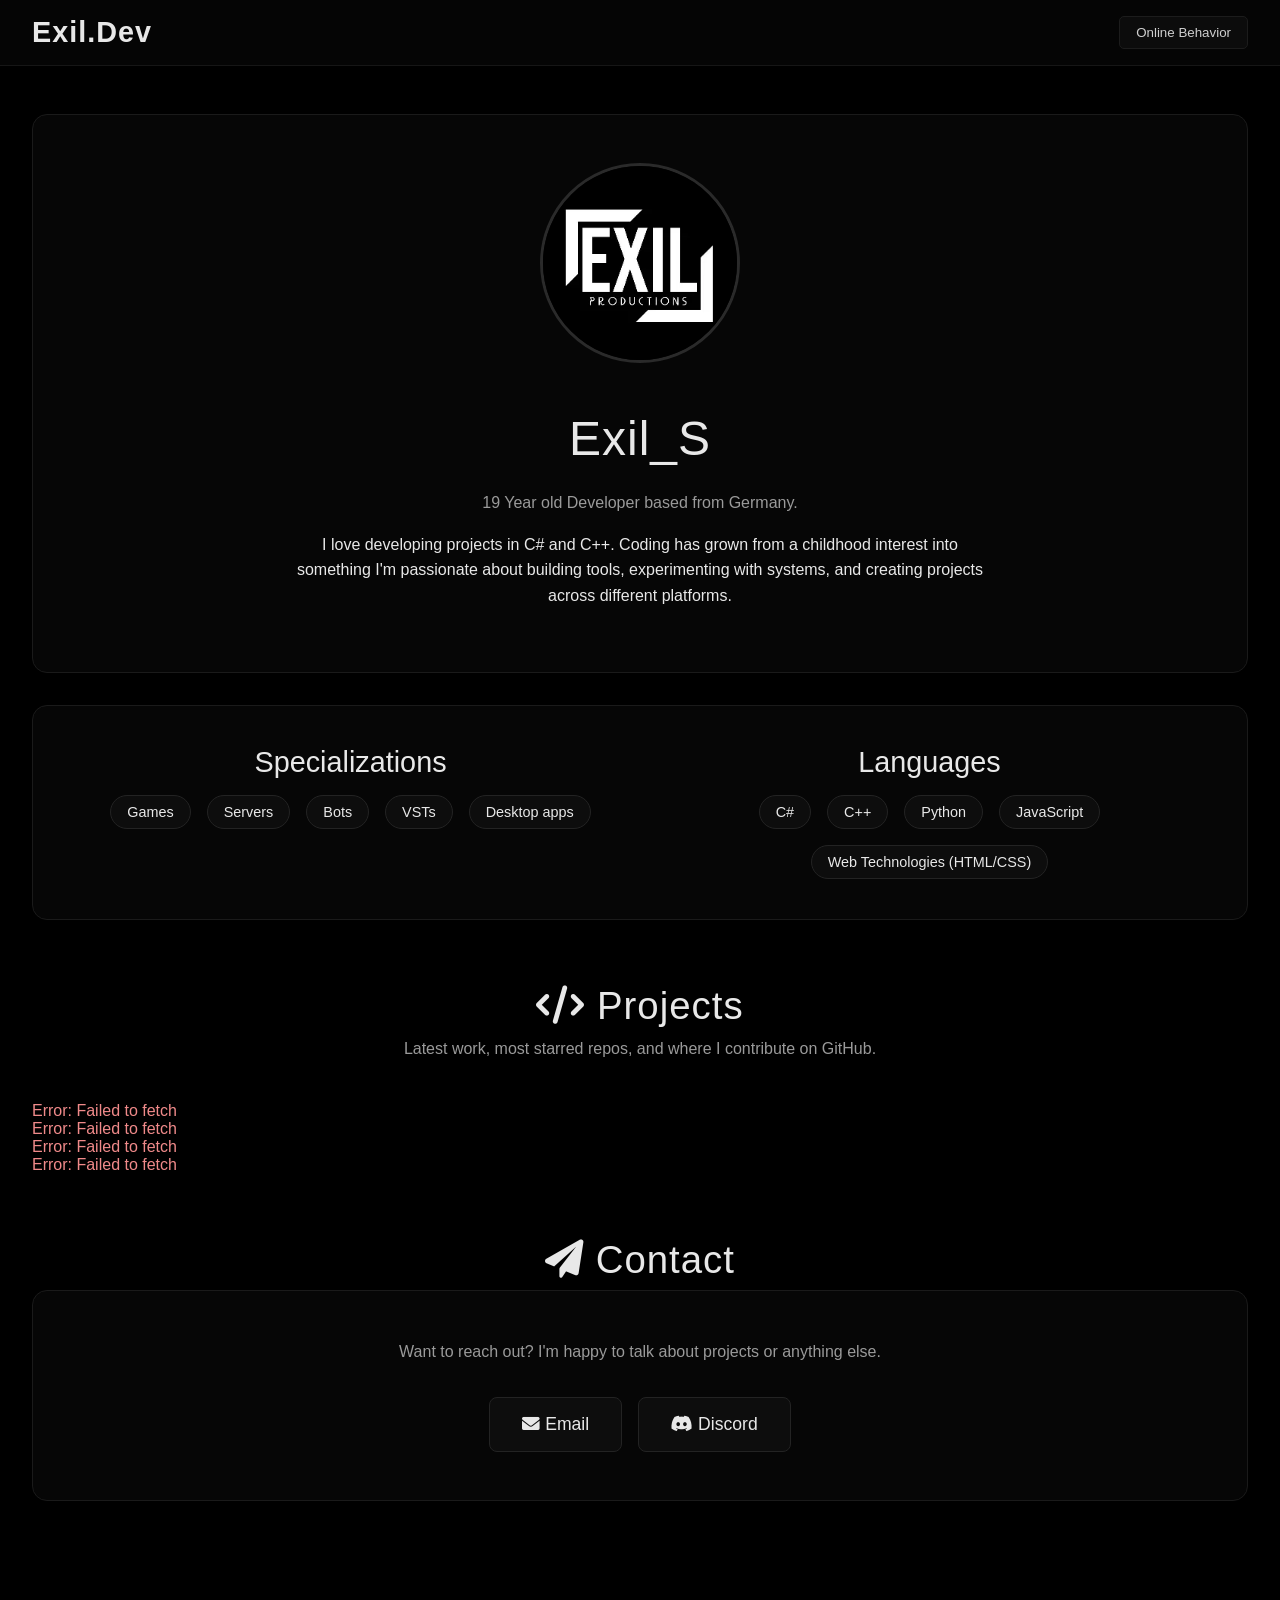
==== commit 76521b27: "update tagline (again)" ====
--- a/index.html
+++ b/index.html
@@ -22,7 +22,7 @@
                 <img src="Content/ProfilePicture.webp" alt="Profile Picture" />
                 <div class="profile-info">
                     <h2>Exil_S</h2>
-                    <p>FOSS is my passion</p>
+                    <p>19 Year old Developer based from Germany.</p>
                     <p>I love developing projects in C# and C++. Coding has grown from a childhood interest into something I'm passionate about building tools, experimenting with systems, and creating projects across different platforms.</p>
                 </div>
             </div>
